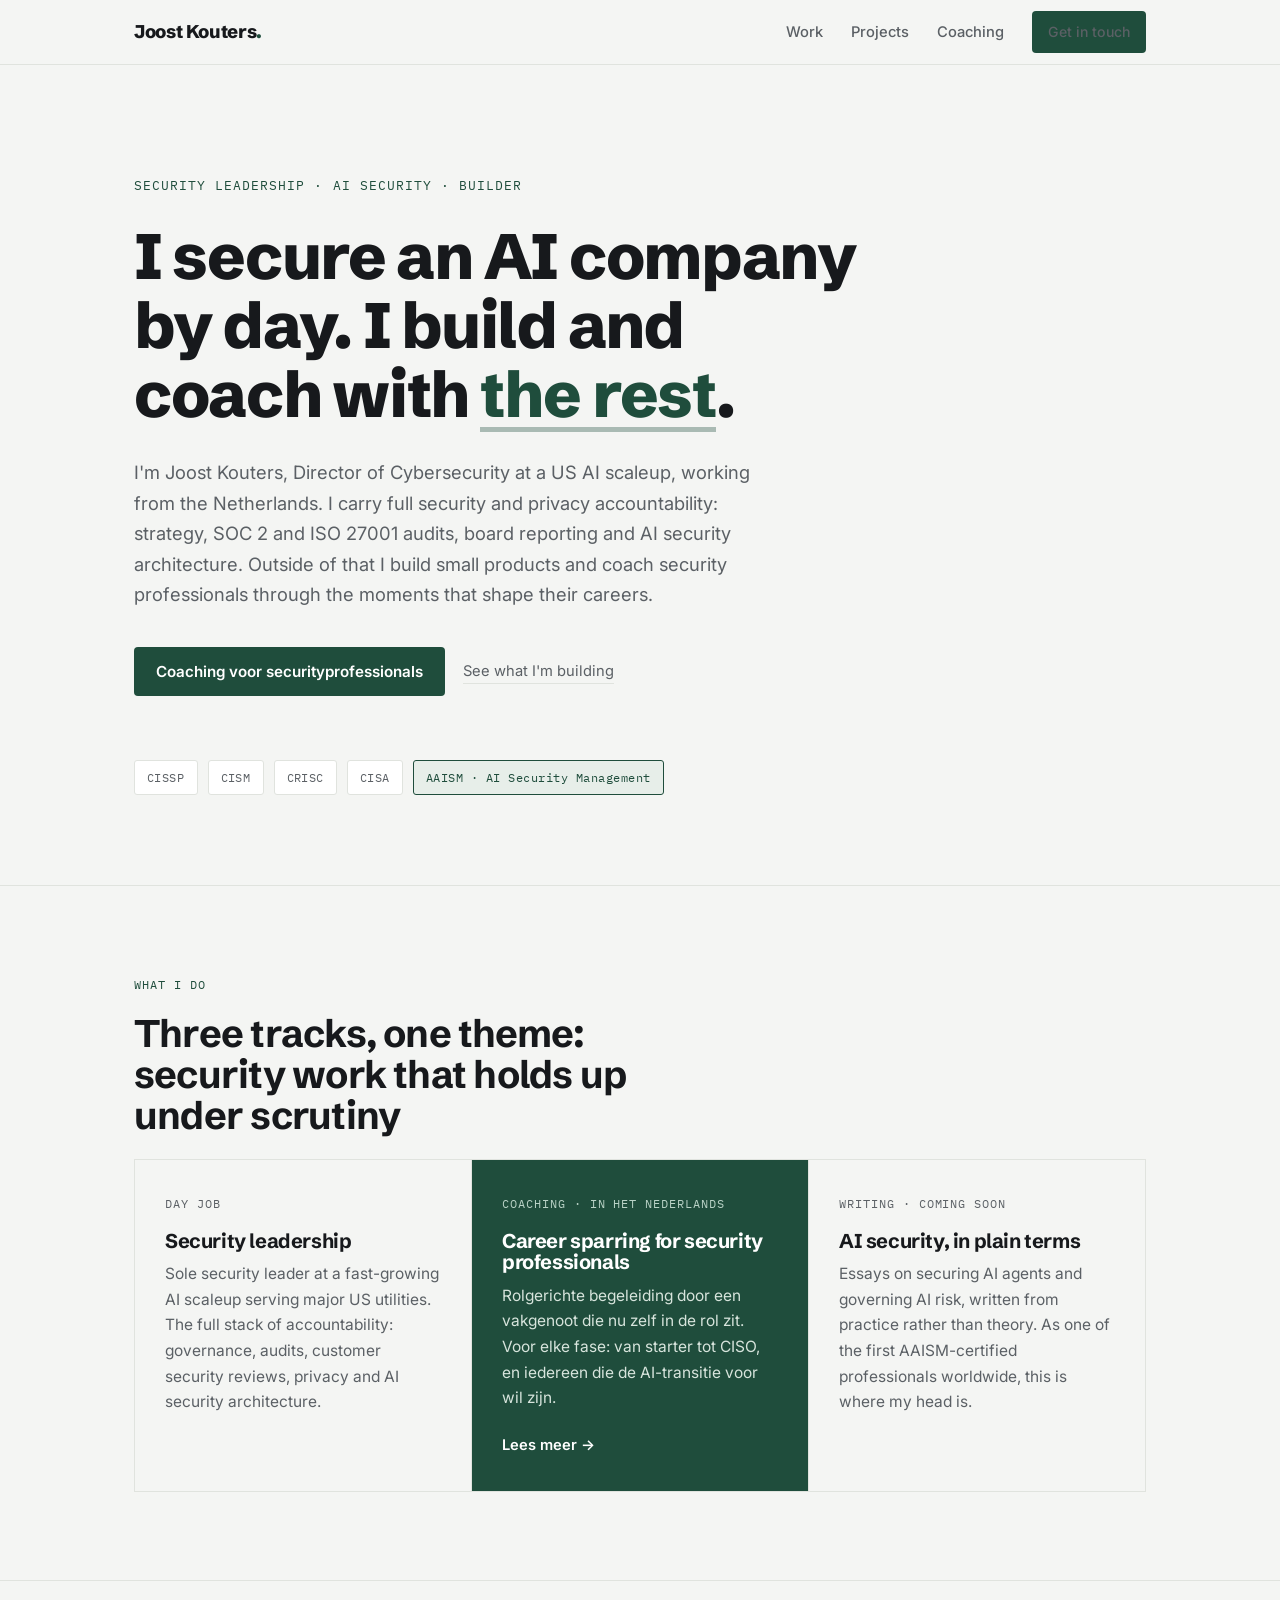
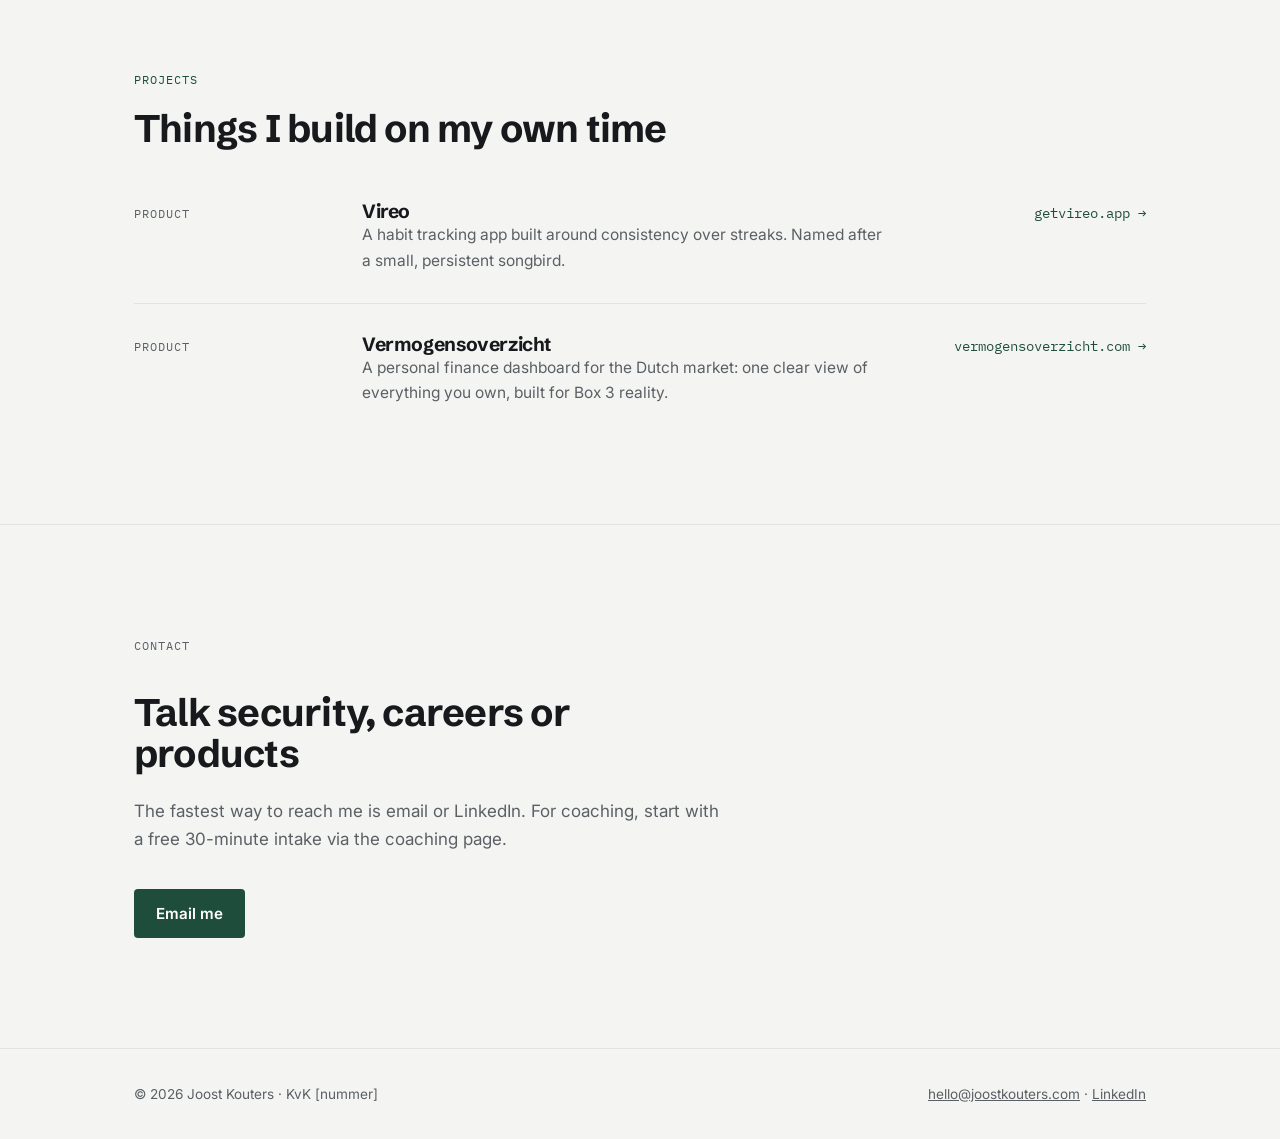
==== index.html @ 56ef0b1b "Add files via upload" ====
<!DOCTYPE html>
<html lang="en">
<head>
<meta charset="UTF-8">
<meta name="viewport" content="width=device-width, initial-scale=1.0">
<title>Joost Kouters — Security leader, builder, coach</title>
<meta name="description" content="Director of Cybersecurity at a US AI scaleup. I write about AI security, build products on the side, and coach security professionals at every career stage.">
<link rel="preconnect" href="https://fonts.googleapis.com">
<link rel="preconnect" href="https://fonts.gstatic.com" crossorigin>
<link href="https://fonts.googleapis.com/css2?family=Schibsted+Grotesk:wght@400;500;600;700;800&family=Inter:wght@400;500;600&family=IBM+Plex+Mono:wght@400;500&display=swap" rel="stylesheet">
<link rel="stylesheet" href="/style.css">
</head>
<body>

<nav>
  <div class="wrap nav-inner">
    <a class="wordmark" href="/">Joost Kouters<span>.</span></a>
    <div class="nav-links">
      <a href="#work">Work</a>
      <a href="#projects">Projects</a>
      <a href="/coaching/">Coaching</a>
      <a class="btn small" href="#contact">Get in touch</a>
    </div>
  </div>
</nav>

<header class="hero" id="top">
  <div class="wrap">
    <p class="eyebrow">Security leadership &middot; AI security &middot; Builder</p>
    <h1>I secure an AI company by day. I build and coach with <em>the rest</em>.</h1>
    <p class="lede">I'm Joost Kouters, Director of Cybersecurity at a US AI scaleup, working from the Netherlands. I carry full security and privacy accountability: strategy, SOC 2 and ISO 27001 audits, board reporting and AI security architecture. Outside of that I build small products and coach security professionals through the moments that shape their careers.</p>
    <div class="hero-cta">
      <a class="btn" href="/coaching/">Coaching voor securityprofessionals</a>
      <a class="quiet" href="#projects">See what I'm building</a>
    </div>
    <div class="certs" aria-label="Certifications">
      <span class="cert">CISSP</span>
      <span class="cert">CISM</span>
      <span class="cert">CRISC</span>
      <span class="cert">CISA</span>
      <span class="cert hl">AAISM &middot; AI Security Management</span>
    </div>
  </div>
</header>

<section id="work">
  <div class="wrap">
    <p class="kicker">What I do</p>
    <h2>Three tracks, one theme: security work that holds up under scrutiny</h2>
    <div class="cards">
      <div class="card reveal">
        <span class="tag">Day job</span>
        <h3>Security leadership</h3>
        <p>Sole security leader at a fast-growing AI scaleup serving major US utilities. The full stack of accountability: governance, audits, customer security reviews, privacy and AI security architecture.</p>
      </div>
      <a class="card featured reveal" href="/coaching/">
        <span class="tag">Coaching &middot; in het Nederlands</span>
        <h3>Career sparring for security professionals</h3>
        <p>Rolgerichte begeleiding door een vakgenoot die nu zelf in de rol zit. Voor elke fase: van starter tot CISO, en iedereen die de AI-transitie voor wil zijn.</p>
        <span class="go">Lees meer &rarr;</span>
      </a>
      <div class="card reveal">
        <span class="tag">Writing &middot; coming soon</span>
        <h3>AI security, in plain terms</h3>
        <p>Essays on securing AI agents and governing AI risk, written from practice rather than theory. As one of the first AAISM-certified professionals worldwide, this is where my head is.</p>
      </div>
    </div>
  </div>
</section>

<section id="projects">
  <div class="wrap">
    <p class="kicker">Projects</p>
    <h2>Things I build on my own time</h2>
    <div class="projects">
      <a class="project reveal" href="https://getvireo.app" rel="noopener">
        <span class="tag">Product</span>
        <div>
          <h3>Vireo</h3>
          <p>A habit tracking app built around consistency over streaks. Named after a small, persistent songbird.</p>
        </div>
        <span class="go">getvireo.app &rarr;</span>
      </a>
      <a class="project reveal" href="https://vermogensoverzicht.com" rel="noopener">
        <span class="tag">Product</span>
        <div>
          <h3>Vermogensoverzicht</h3>
          <p>A personal finance dashboard for the Dutch market: one clear view of everything you own, built for Box 3 reality.</p>
        </div>
        <span class="go">vermogensoverzicht.com &rarr;</span>
      </a>
    </div>
  </div>
</section>

<section class="cta" id="contact">
  <div class="wrap">
    <p class="kicker">Contact</p>
    <h2>Talk security, careers or products</h2>
    <p>The fastest way to reach me is email or LinkedIn. For coaching, start with a free 30-minute intake via the coaching page.</p>
    <a class="btn" href="mailto:hello@joostkouters.com">Email me</a>
  </div>
</section>

<footer>
  <div class="wrap foot">
    <span>&copy; 2026 Joost Kouters &middot; KvK [nummer]</span>
    <span><a href="mailto:hello@joostkouters.com">hello@joostkouters.com</a> &middot; <a href="#" rel="noopener">LinkedIn</a></span>
  </div>
</footer>

<script src="/reveal.js" defer></script>
</body>
</html>
---- style.css ----
:root{
  --paper:#F4F5F3;
  --ink:#17191C;
  --muted:#5B6065;
  --line:#E0E3DE;
  --spruce:#1F4D3C;
  --spruce-soft:#E7EEE9;
  --maxw:1060px;
}
*{margin:0;padding:0;box-sizing:border-box}
html{scroll-behavior:smooth}
body{
  background:var(--paper);
  color:var(--ink);
  font-family:'Inter',system-ui,sans-serif;
  font-size:17px;
  line-height:1.65;
  -webkit-font-smoothing:antialiased;
}
h1,h2,h3{font-family:'Schibsted Grotesk',sans-serif;line-height:1.08;letter-spacing:-0.02em}
.mono{font-family:'IBM Plex Mono',monospace}
a{color:inherit}
:focus-visible{outline:2px solid var(--spruce);outline-offset:3px;border-radius:2px}
.wrap{max-width:var(--maxw);margin:0 auto;padding:0 24px}

/* ---------- nav ---------- */
nav{
  position:sticky;top:0;z-index:10;
  background:color-mix(in srgb, var(--paper) 88%, transparent);
  backdrop-filter:blur(10px);
  border-bottom:1px solid var(--line);
}
.nav-inner{display:flex;align-items:center;justify-content:space-between;height:64px}
.wordmark{font-family:'Schibsted Grotesk',sans-serif;font-weight:800;font-size:1.15rem;text-decoration:none;letter-spacing:-0.02em}
.wordmark span{color:var(--spruce)}
.nav-links{display:flex;gap:28px;align-items:center}
.nav-links a{font-size:.92rem;text-decoration:none;color:var(--muted);font-weight:500}
.nav-links a:hover{color:var(--ink)}
.btn{
  display:inline-block;background:var(--spruce);color:#fff;text-decoration:none;
  font-weight:600;font-size:.95rem;padding:12px 22px;border-radius:4px;
  transition:background .15s ease;
}
.btn:hover{background:#173D2F}
.btn.small{padding:9px 16px;font-size:.88rem}
@media(max-width:720px){.nav-links a:not(.btn){display:none}}

/* ---------- hero ---------- */
header.hero{padding:110px 0 90px;border-bottom:1px solid var(--line)}
.eyebrow{
  font-family:'IBM Plex Mono',monospace;font-size:.8rem;letter-spacing:.08em;
  text-transform:uppercase;color:var(--spruce);margin-bottom:26px;
}
h1{font-size:clamp(2.4rem,5.6vw,4rem);font-weight:800;max-width:18ch}
h1 em{font-style:normal;color:var(--spruce);position:relative;white-space:nowrap}
h1 em::after{
  content:"";position:absolute;left:0;bottom:.04em;height:.08em;width:100%;
  background:var(--spruce);opacity:.35;transform:scaleX(0);transform-origin:left;
  animation:draw .8s .4s ease forwards;
}
@keyframes draw{to{transform:scaleX(1)}}
.hero p.lede{max-width:54ch;margin-top:28px;font-size:1.15rem;color:var(--muted)}
.hero-cta{margin-top:38px;display:flex;gap:18px;align-items:center;flex-wrap:wrap}
.hero-cta .quiet{font-size:.92rem;color:var(--muted);text-decoration:none;border-bottom:1px solid var(--line)}
.hero-cta .quiet:hover{border-color:var(--ink)}
.certs{margin-top:64px;display:flex;gap:10px;flex-wrap:wrap}
.cert{
  font-family:'IBM Plex Mono',monospace;font-size:.78rem;letter-spacing:.04em;
  border:1px solid var(--line);background:#fff;border-radius:3px;padding:6px 12px;color:var(--muted);
}
.cert.hl{border-color:var(--spruce);color:var(--spruce);background:var(--spruce-soft)}

/* ---------- generic section ---------- */
section{padding:88px 0;border-bottom:1px solid var(--line)}
.kicker{
  font-family:'IBM Plex Mono',monospace;font-size:.78rem;letter-spacing:.08em;
  text-transform:uppercase;color:var(--spruce);margin-bottom:18px;
}
h2{font-size:clamp(1.7rem,3.4vw,2.4rem);font-weight:700;max-width:24ch;margin-bottom:22px}
.cols{display:grid;grid-template-columns:1fr 1fr;gap:56px}
@media(max-width:820px){.cols{grid-template-columns:1fr}}
.prose p{margin-bottom:18px;max-width:60ch}
.prose p:last-child{margin-bottom:0}
.prose strong{font-weight:600}

/* ---------- card grid (hub) ---------- */
.cards{display:grid;grid-template-columns:repeat(3,1fr);gap:1px;background:var(--line);border:1px solid var(--line);margin-top:8px}
@media(max-width:820px){.cards{grid-template-columns:1fr}}
.card{background:var(--paper);padding:34px 30px;display:flex;flex-direction:column;text-decoration:none;transition:background .15s ease}
a.card:hover{background:#fff}
.card .tag{font-family:'IBM Plex Mono',monospace;font-size:.75rem;letter-spacing:.08em;text-transform:uppercase;color:var(--muted);margin-bottom:16px}
.card h3{font-size:1.25rem;font-weight:700;margin-bottom:10px}
.card p{color:var(--muted);font-size:.97rem;flex:1}
.card .go{margin-top:22px;font-weight:600;font-size:.92rem;color:var(--spruce)}
.card.featured{background:var(--spruce);color:#fff}
.card.featured .tag{color:#B9D2C6}
.card.featured p{color:#D7E4DC}
.card.featured .go{color:#fff}
a.card.featured:hover{background:#173D2F}

/* ---------- project rows ---------- */
.projects{margin-top:8px}
.project{
  display:grid;grid-template-columns:200px 1fr auto;gap:28px;align-items:baseline;
  padding:30px 0;border-bottom:1px solid var(--line);text-decoration:none;
}
.project:last-child{border-bottom:none}
.project:hover h3{color:var(--spruce)}
@media(max-width:720px){.project{grid-template-columns:1fr;gap:6px}}
.project .tag{font-family:'IBM Plex Mono',monospace;font-size:.75rem;letter-spacing:.08em;text-transform:uppercase;color:var(--muted)}
.project h3{font-size:1.2rem;font-weight:700;transition:color .15s ease}
.project p{color:var(--muted);font-size:.97rem;max-width:52ch}
.project .go{font-family:'IBM Plex Mono',monospace;font-size:.85rem;color:var(--spruce)}

/* ---------- ladder (coaching signature) ---------- */
.ladder{position:relative;margin-top:12px}
.ladder::before{
  content:"";position:absolute;left:11px;top:14px;bottom:14px;width:2px;
  background:linear-gradient(to bottom, var(--line), var(--spruce));
}
.rung{position:relative;padding:0 0 44px 52px}
.rung:last-child{padding-bottom:0}
.rung::before{
  content:"";position:absolute;left:4px;top:6px;width:16px;height:16px;border-radius:50%;
  background:var(--paper);border:2px solid var(--muted);
}
.rung:last-child::before{background:var(--spruce);border-color:var(--spruce)}
.rung .stage{font-family:'IBM Plex Mono',monospace;font-size:.75rem;letter-spacing:.08em;text-transform:uppercase;color:var(--muted)}
.rung h3{font-size:1.15rem;font-weight:700;margin:6px 0 8px}
.rung p{color:var(--muted);font-size:.98rem;max-width:52ch}

/* ---------- niet-lijst ---------- */
.not-grid{display:grid;grid-template-columns:repeat(2,1fr);gap:1px;background:var(--line);border:1px solid var(--line);margin-top:8px}
@media(max-width:640px){.not-grid{grid-template-columns:1fr}}
.not-item{background:var(--paper);padding:26px 28px}
.not-item .no{font-family:'IBM Plex Mono',monospace;color:var(--muted);font-size:.8rem;display:block;margin-bottom:8px}
.not-item p{font-weight:600}
.wel{margin-top:28px;padding:26px 28px;background:var(--spruce-soft);border-left:3px solid var(--spruce)}
.wel p{font-weight:600;max-width:58ch}

/* ---------- werkwijze ---------- */
.steps{display:grid;grid-template-columns:repeat(3,1fr);gap:36px;margin-top:12px}
@media(max-width:820px){.steps{grid-template-columns:1fr}}
.step h3{font-size:1.1rem;margin-bottom:10px}
.step h3::before{
  content:attr(data-n);display:block;font-family:'IBM Plex Mono',monospace;
  font-size:.78rem;color:var(--spruce);margin-bottom:14px;letter-spacing:.06em;
}
.step p{color:var(--muted);font-size:.97rem}

/* ---------- results ---------- */
ul.results{list-style:none;margin-top:6px}
ul.results li{
  padding:18px 0 18px 34px;border-bottom:1px solid var(--line);position:relative;max-width:62ch;
}
ul.results li:last-child{border-bottom:none}
ul.results li::before{
  content:"\2192";position:absolute;left:0;color:var(--spruce);font-weight:600;
}

/* ---------- cta / footer ---------- */
.cta{padding:110px 0;border-bottom:none;text-align:left}
.cta h2{max-width:22ch}
.cta p{color:var(--muted);max-width:54ch;margin-bottom:36px}
footer{border-top:1px solid var(--line);padding:34px 0;font-size:.85rem;color:var(--muted)}
.foot{display:flex;justify-content:space-between;gap:20px;flex-wrap:wrap}
footer a{color:var(--muted)}
footer a:hover{color:var(--ink)}

/* ---------- reveal ---------- */
.reveal{opacity:0;transform:translateY(14px);transition:opacity .5s ease,transform .5s ease}
.reveal.in{opacity:1;transform:none}
@media(prefers-reduced-motion:reduce){
  *{animation:none!important;transition:none!important}
  .reveal{opacity:1;transform:none}
  html{scroll-behavior:auto}
}
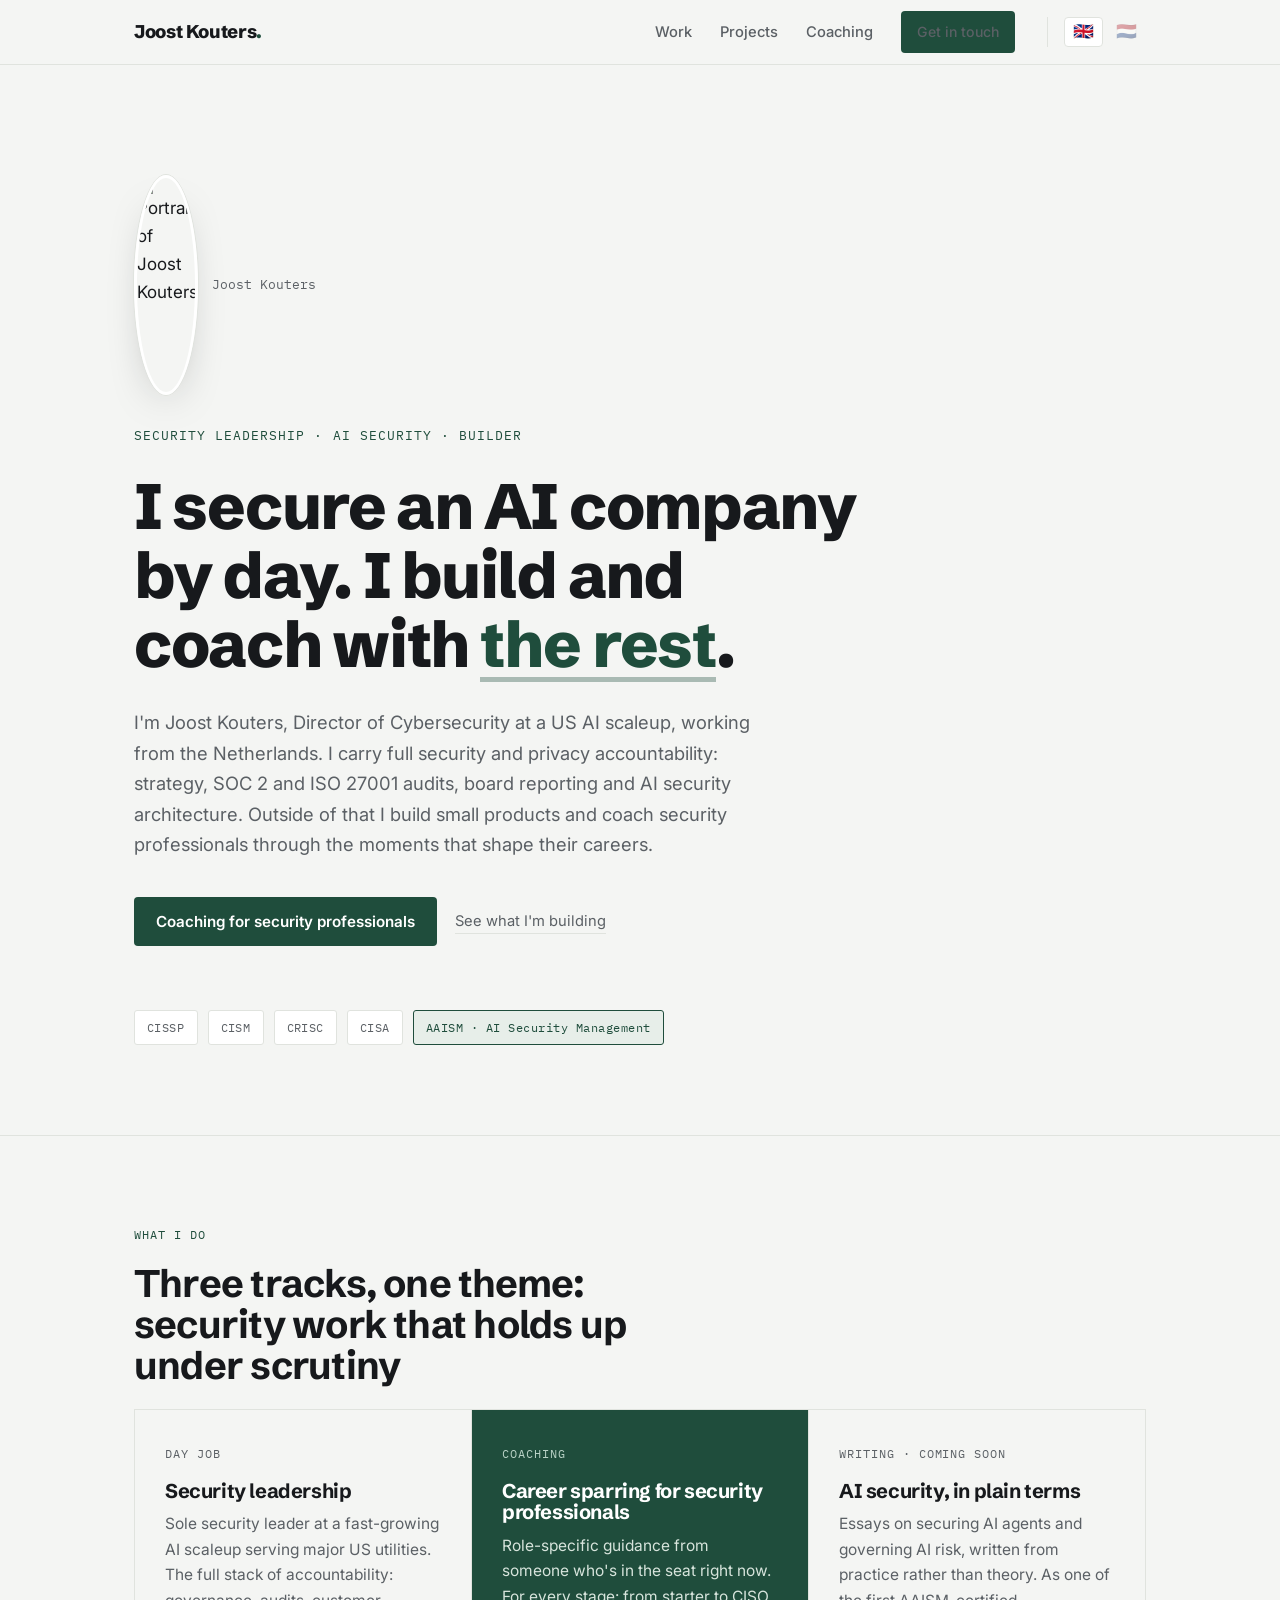
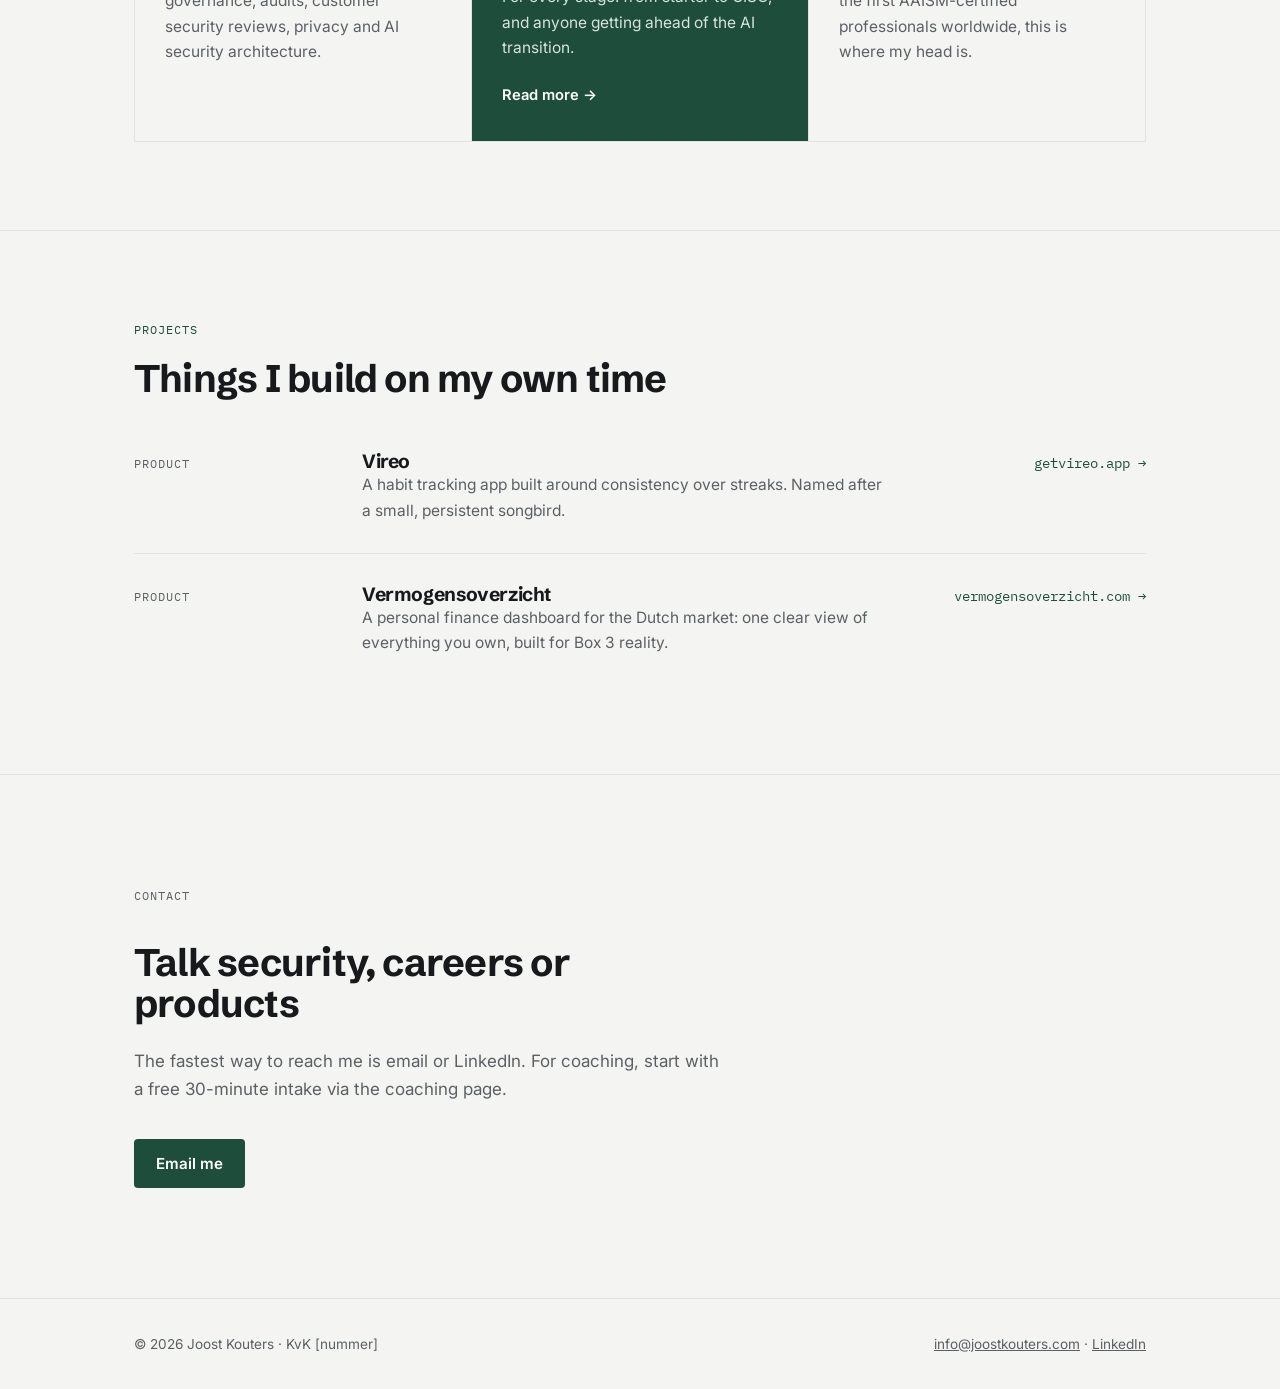
==== commit 59bd61ce: "Add files via upload" ====
--- a/index.html
+++ b/index.html
@@ -3,8 +3,11 @@
 <head>
 <meta charset="UTF-8">
 <meta name="viewport" content="width=device-width, initial-scale=1.0">
-<title>Joost Kouters — Security leader, builder, coach</title>
-<meta name="description" content="Director of Cybersecurity at a US AI scaleup. I write about AI security, build products on the side, and coach security professionals at every career stage.">
+<title data-en="Joost Kouters — Security leader, builder, coach" data-nl="Joost Kouters — Security leider, bouwer, coach">Joost Kouters — Security leader, builder, coach</title>
+<meta name="description"
+  data-en-content="Director of Cybersecurity at a US AI scaleup. I write about AI security, build products on the side, and coach security professionals at every career stage."
+  data-nl-content="Director of Cybersecurity bij een Amerikaanse AI-scaleup. Ik schrijf over AI security, bouw producten naast mijn werk en coach securityprofessionals in elke fase van hun carrière."
+  content="Director of Cybersecurity at a US AI scaleup. I write about AI security, build products on the side, and coach security professionals at every career stage.">
 <link rel="preconnect" href="https://fonts.googleapis.com">
 <link rel="preconnect" href="https://fonts.gstatic.com" crossorigin>
 <link href="https://fonts.googleapis.com/css2?family=Schibsted+Grotesk:wght@400;500;600;700;800&family=Inter:wght@400;500;600&family=IBM+Plex+Mono:wght@400;500&display=swap" rel="stylesheet">
@@ -16,22 +19,35 @@
   <div class="wrap nav-inner">
     <a class="wordmark" href="/">Joost Kouters<span>.</span></a>
     <div class="nav-links">
-      <a href="#work">Work</a>
-      <a href="#projects">Projects</a>
-      <a href="/coaching/">Coaching</a>
-      <a class="btn small" href="#contact">Get in touch</a>
+      <a href="#work" data-en="Work" data-nl="Werk">Work</a>
+      <a href="#projects" data-en="Projects" data-nl="Projecten">Projects</a>
+      <a href="/coaching/" data-en="Coaching" data-nl="Coaching">Coaching</a>
+      <a class="btn small" href="#contact" data-en="Get in touch" data-nl="Contact">Get in touch</a>
+      <div class="lang-switch" role="group" aria-label="Language">
+        <button type="button" data-set-lang="en" aria-pressed="true"><span aria-hidden="true">🇬🇧</span><span class="visually-hidden">English</span></button>
+        <button type="button" data-set-lang="nl" aria-pressed="false"><span aria-hidden="true">🇳🇱</span><span class="visually-hidden">Nederlands</span></button>
+      </div>
     </div>
   </div>
 </nav>
 
 <header class="hero" id="top">
   <div class="wrap">
-    <p class="eyebrow">Security leadership &middot; AI security &middot; Builder</p>
-    <h1>I secure an AI company by day. I build and coach with <em>the rest</em>.</h1>
-    <p class="lede">I'm Joost Kouters, Director of Cybersecurity at a US AI scaleup, working from the Netherlands. I carry full security and privacy accountability: strategy, SOC 2 and ISO 27001 audits, board reporting and AI security architecture. Outside of that I build small products and coach security professionals through the moments that shape their careers.</p>
+    <div class="about-photo-wrap" style="flex-direction:row;align-items:center;gap:14px;margin-bottom:30px">
+      <img class="about-photo" src="/images/joost.jpg" alt="Portrait of Joost Kouters" width="220" height="220" loading="lazy" style="max-width:64px">
+      <span class="caption">Joost Kouters</span>
+    </div>
+    <p class="eyebrow" data-en="Security leadership &middot; AI security &middot; Builder" data-nl="Security leiderschap &middot; AI security &middot; Bouwer">Security leadership &middot; AI security &middot; Builder</p>
+    <h1 data-en-html="I secure an AI company by day. I build and coach with <em>the rest</em>."
+        data-nl-html="Overdag beveilig ik een AI-bedrijf. <em>De rest</em> bouw en coach ik.">I secure an AI company by day. I build and coach with <em>the rest</em>.</h1>
+    <p class="lede"
+      data-en="I'm Joost Kouters, Director of Cybersecurity at a US AI scaleup, working from the Netherlands. I carry full security and privacy accountability: strategy, SOC 2 and ISO 27001 audits, board reporting and AI security architecture. Outside of that I build small products and coach security professionals through the moments that shape their careers."
+      data-nl="Ik ben Joost Kouters, Director of Cybersecurity bij een Amerikaanse AI-scaleup, werkend vanuit Nederland. Ik draag de volledige security- en privacyverantwoordelijkheid: strategie, SOC 2- en ISO 27001-audits, boardrapportage en AI-securityarchitectuur. Daarnaast bouw ik kleine producten en coach ik securityprofessionals door de momenten die hun carrière bepalen.">
+      I'm Joost Kouters, Director of Cybersecurity at a US AI scaleup, working from the Netherlands. I carry full security and privacy accountability: strategy, SOC 2 and ISO 27001 audits, board reporting and AI security architecture. Outside of that I build small products and coach security professionals through the moments that shape their careers.
+    </p>
     <div class="hero-cta">
-      <a class="btn" href="/coaching/">Coaching voor securityprofessionals</a>
-      <a class="quiet" href="#projects">See what I'm building</a>
+      <a class="btn" href="/coaching/" data-en="Coaching for security professionals" data-nl="Coaching voor securityprofessionals">Coaching for security professionals</a>
+      <a class="quiet" href="#projects" data-en="See what I'm building" data-nl="Bekijk wat ik bouw">See what I'm building</a>
     </div>
     <div class="certs" aria-label="Certifications">
       <span class="cert">CISSP</span>
@@ -45,24 +61,33 @@
 
 <section id="work">
   <div class="wrap">
-    <p class="kicker">What I do</p>
-    <h2>Three tracks, one theme: security work that holds up under scrutiny</h2>
+    <p class="kicker" data-en="What I do" data-nl="Wat ik doe">What I do</p>
+    <h2 data-en="Three tracks, one theme: security work that holds up under scrutiny" data-nl="Drie sporen, &eacute;&eacute;n thema: securitywerk dat een kritische blik doorstaat">Three tracks, one theme: security work that holds up under scrutiny</h2>
     <div class="cards">
       <div class="card reveal">
-        <span class="tag">Day job</span>
-        <h3>Security leadership</h3>
-        <p>Sole security leader at a fast-growing AI scaleup serving major US utilities. The full stack of accountability: governance, audits, customer security reviews, privacy and AI security architecture.</p>
+        <span class="tag" data-en="Day job" data-nl="Hoofdfunctie">Day job</span>
+        <h3 data-en="Security leadership" data-nl="Security leiderschap">Security leadership</h3>
+        <p data-en="Sole security leader at a fast-growing AI scaleup serving major US utilities. The full stack of accountability: governance, audits, customer security reviews, privacy and AI security architecture."
+           data-nl="Enige securityverantwoordelijke bij een snelgroeiende AI-scaleup die grote Amerikaanse nutsbedrijven bedient. De volledige stapel verantwoordelijkheid: governance, audits, klant-securityreviews, privacy en AI-securityarchitectuur.">
+           Sole security leader at a fast-growing AI scaleup serving major US utilities. The full stack of accountability: governance, audits, customer security reviews, privacy and AI security architecture.
+        </p>
       </div>
       <a class="card featured reveal" href="/coaching/">
-        <span class="tag">Coaching &middot; in het Nederlands</span>
-        <h3>Career sparring for security professionals</h3>
-        <p>Rolgerichte begeleiding door een vakgenoot die nu zelf in de rol zit. Voor elke fase: van starter tot CISO, en iedereen die de AI-transitie voor wil zijn.</p>
-        <span class="go">Lees meer &rarr;</span>
+        <span class="tag" data-en="Coaching" data-nl="Coaching">Coaching</span>
+        <h3 data-en="Career sparring for security professionals" data-nl="Sparring voor securityprofessionals">Career sparring for security professionals</h3>
+        <p data-en="Role-specific guidance from someone who's in the seat right now. For every stage: from starter to CISO, and anyone getting ahead of the AI transition."
+           data-nl="Rolgerichte begeleiding door iemand die nu zelf in de rol zit. Voor elke fase: van starter tot CISO, en iedereen die de AI-transitie voor wil zijn.">
+           Role-specific guidance from someone who's in the seat right now. For every stage: from starter to CISO, and anyone getting ahead of the AI transition.
+        </p>
+        <span class="go" data-en="Read more →" data-nl="Lees meer →">Read more &rarr;</span>
       </a>
       <div class="card reveal">
-        <span class="tag">Writing &middot; coming soon</span>
-        <h3>AI security, in plain terms</h3>
-        <p>Essays on securing AI agents and governing AI risk, written from practice rather than theory. As one of the first AAISM-certified professionals worldwide, this is where my head is.</p>
+        <span class="tag" data-en="Writing &middot; coming soon" data-nl="Schrijven &middot; binnenkort">Writing &middot; coming soon</span>
+        <h3 data-en="AI security, in plain terms" data-nl="AI security, in gewone taal">AI security, in plain terms</h3>
+        <p data-en="Essays on securing AI agents and governing AI risk, written from practice rather than theory. As one of the first AAISM-certified professionals worldwide, this is where my head is."
+           data-nl="Essays over het beveiligen van AI-agents en het beheersen van AI-risico, geschreven vanuit de praktijk in plaats van theorie. Als een van de eerste AAISM-gecertificeerden wereldwijd zit hier mijn aandacht.">
+           Essays on securing AI agents and governing AI risk, written from practice rather than theory. As one of the first AAISM-certified professionals worldwide, this is where my head is.
+        </p>
       </div>
     </div>
   </div>
@@ -70,22 +95,28 @@
 
 <section id="projects">
   <div class="wrap">
-    <p class="kicker">Projects</p>
-    <h2>Things I build on my own time</h2>
+    <p class="kicker" data-en="Projects" data-nl="Projecten">Projects</p>
+    <h2 data-en="Things I build on my own time" data-nl="Dingen die ik bouw in mijn eigen tijd">Things I build on my own time</h2>
     <div class="projects">
       <a class="project reveal" href="https://getvireo.app" rel="noopener">
-        <span class="tag">Product</span>
+        <span class="tag" data-en="Product" data-nl="Product">Product</span>
         <div>
           <h3>Vireo</h3>
-          <p>A habit tracking app built around consistency over streaks. Named after a small, persistent songbird.</p>
+          <p data-en="A habit tracking app built around consistency over streaks. Named after a small, persistent songbird."
+             data-nl="Een habit-tracking-app gebouwd rond consistentie in plaats van streaks. Genoemd naar een klein, volhardend zangvogeltje.">
+             A habit tracking app built around consistency over streaks. Named after a small, persistent songbird.
+          </p>
         </div>
         <span class="go">getvireo.app &rarr;</span>
       </a>
       <a class="project reveal" href="https://vermogensoverzicht.com" rel="noopener">
-        <span class="tag">Product</span>
+        <span class="tag" data-en="Product" data-nl="Product">Product</span>
         <div>
           <h3>Vermogensoverzicht</h3>
-          <p>A personal finance dashboard for the Dutch market: one clear view of everything you own, built for Box 3 reality.</p>
+          <p data-en="A personal finance dashboard for the Dutch market: one clear view of everything you own, built for Box 3 reality."
+             data-nl="Een persoonlijk financieel dashboard voor de Nederlandse markt: &eacute;&eacute;n helder overzicht van alles wat je bezit, gebouwd voor de realiteit van Box 3.">
+             A personal finance dashboard for the Dutch market: one clear view of everything you own, built for Box 3 reality.
+          </p>
         </div>
         <span class="go">vermogensoverzicht.com &rarr;</span>
       </a>
@@ -95,20 +126,24 @@
 
 <section class="cta" id="contact">
   <div class="wrap">
-    <p class="kicker">Contact</p>
-    <h2>Talk security, careers or products</h2>
-    <p>The fastest way to reach me is email or LinkedIn. For coaching, start with a free 30-minute intake via the coaching page.</p>
-    <a class="btn" href="mailto:hello@joostkouters.com">Email me</a>
+    <p class="kicker" data-en="Contact" data-nl="Contact">Contact</p>
+    <h2 data-en="Talk security, careers or products" data-nl="Praat over security, carri&egrave;re of producten">Talk security, careers or products</h2>
+    <p data-en="The fastest way to reach me is email or LinkedIn. For coaching, start with a free 30-minute intake via the coaching page."
+       data-nl="De snelste manier om me te bereiken is via e-mail of LinkedIn. Voor coaching begin je met een gratis intake van dertig minuten via de coachingpagina.">
+       The fastest way to reach me is email or LinkedIn. For coaching, start with a free 30-minute intake via the coaching page.
+    </p>
+    <a class="btn" href="mailto:info@joostkouters.com" data-en="Email me" data-nl="Mail me">Email me</a>
   </div>
 </section>
 
 <footer>
   <div class="wrap foot">
     <span>&copy; 2026 Joost Kouters &middot; KvK [nummer]</span>
-    <span><a href="mailto:hello@joostkouters.com">hello@joostkouters.com</a> &middot; <a href="#" rel="noopener">LinkedIn</a></span>
+    <span><a href="mailto:info@joostkouters.com">info@joostkouters.com</a> &middot; <a href="#" rel="noopener">LinkedIn</a></span>
   </div>
 </footer>
 
+<script src="/switch.js" defer></script>
 <script src="/reveal.js" defer></script>
 </body>
 </html>
--- a/style.css
+++ b/style.css
@@ -44,6 +44,20 @@
 .btn:hover{background:#173D2F}
 .btn.small{padding:9px 16px;font-size:.88rem}
 @media(max-width:720px){.nav-links a:not(.btn){display:none}}
+
+.lang-switch{display:flex;gap:4px;margin-left:4px;padding-left:16px;border-left:1px solid var(--line)}
+@media(max-width:720px){.lang-switch{border-left:none;padding-left:0}}
+.lang-switch button{
+  background:none;border:1px solid transparent;border-radius:4px;
+  font-size:1.05rem;line-height:1;padding:6px 8px;cursor:pointer;
+  opacity:.4;transition:opacity .15s ease, border-color .15s ease, background .15s ease;
+}
+.lang-switch button:hover{opacity:.75}
+.lang-switch button[aria-pressed="true"]{opacity:1;border-color:var(--line);background:#fff}
+.visually-hidden{
+  position:absolute;width:1px;height:1px;padding:0;margin:-1px;overflow:hidden;
+  clip:rect(0,0,0,0);white-space:nowrap;border:0;
+}
 
 /* ---------- hero ---------- */
 header.hero{padding:110px 0 90px;border-bottom:1px solid var(--line)}
@@ -112,6 +126,17 @@
 .project p{color:var(--muted);font-size:.97rem;max-width:52ch}
 .project .go{font-family:'IBM Plex Mono',monospace;font-size:.85rem;color:var(--spruce)}
 
+/* ---------- about photo ---------- */
+.about-photo{
+  width:100%;max-width:220px;aspect-ratio:1/1;border-radius:50%;
+  object-fit:cover;border:3px solid #fff;
+  box-shadow:0 0 0 1px var(--line), 0 18px 40px -18px rgba(23,25,28,.35);
+}
+.about-photo-wrap{display:flex;flex-direction:column;gap:18px;align-items:flex-start}
+.about-photo-wrap .caption{font-family:'IBM Plex Mono',monospace;font-size:.8rem;color:var(--muted)}
+.cols.cols--photo{grid-template-columns:220px 1fr;align-items:start;gap:44px}
+@media(max-width:820px){.cols.cols--photo{grid-template-columns:1fr}.about-photo-wrap{flex-direction:row;align-items:center;gap:16px}.about-photo{max-width:88px}}
+
 /* ---------- ladder (coaching signature) ---------- */
 .ladder{position:relative;margin-top:12px}
 .ladder::before{
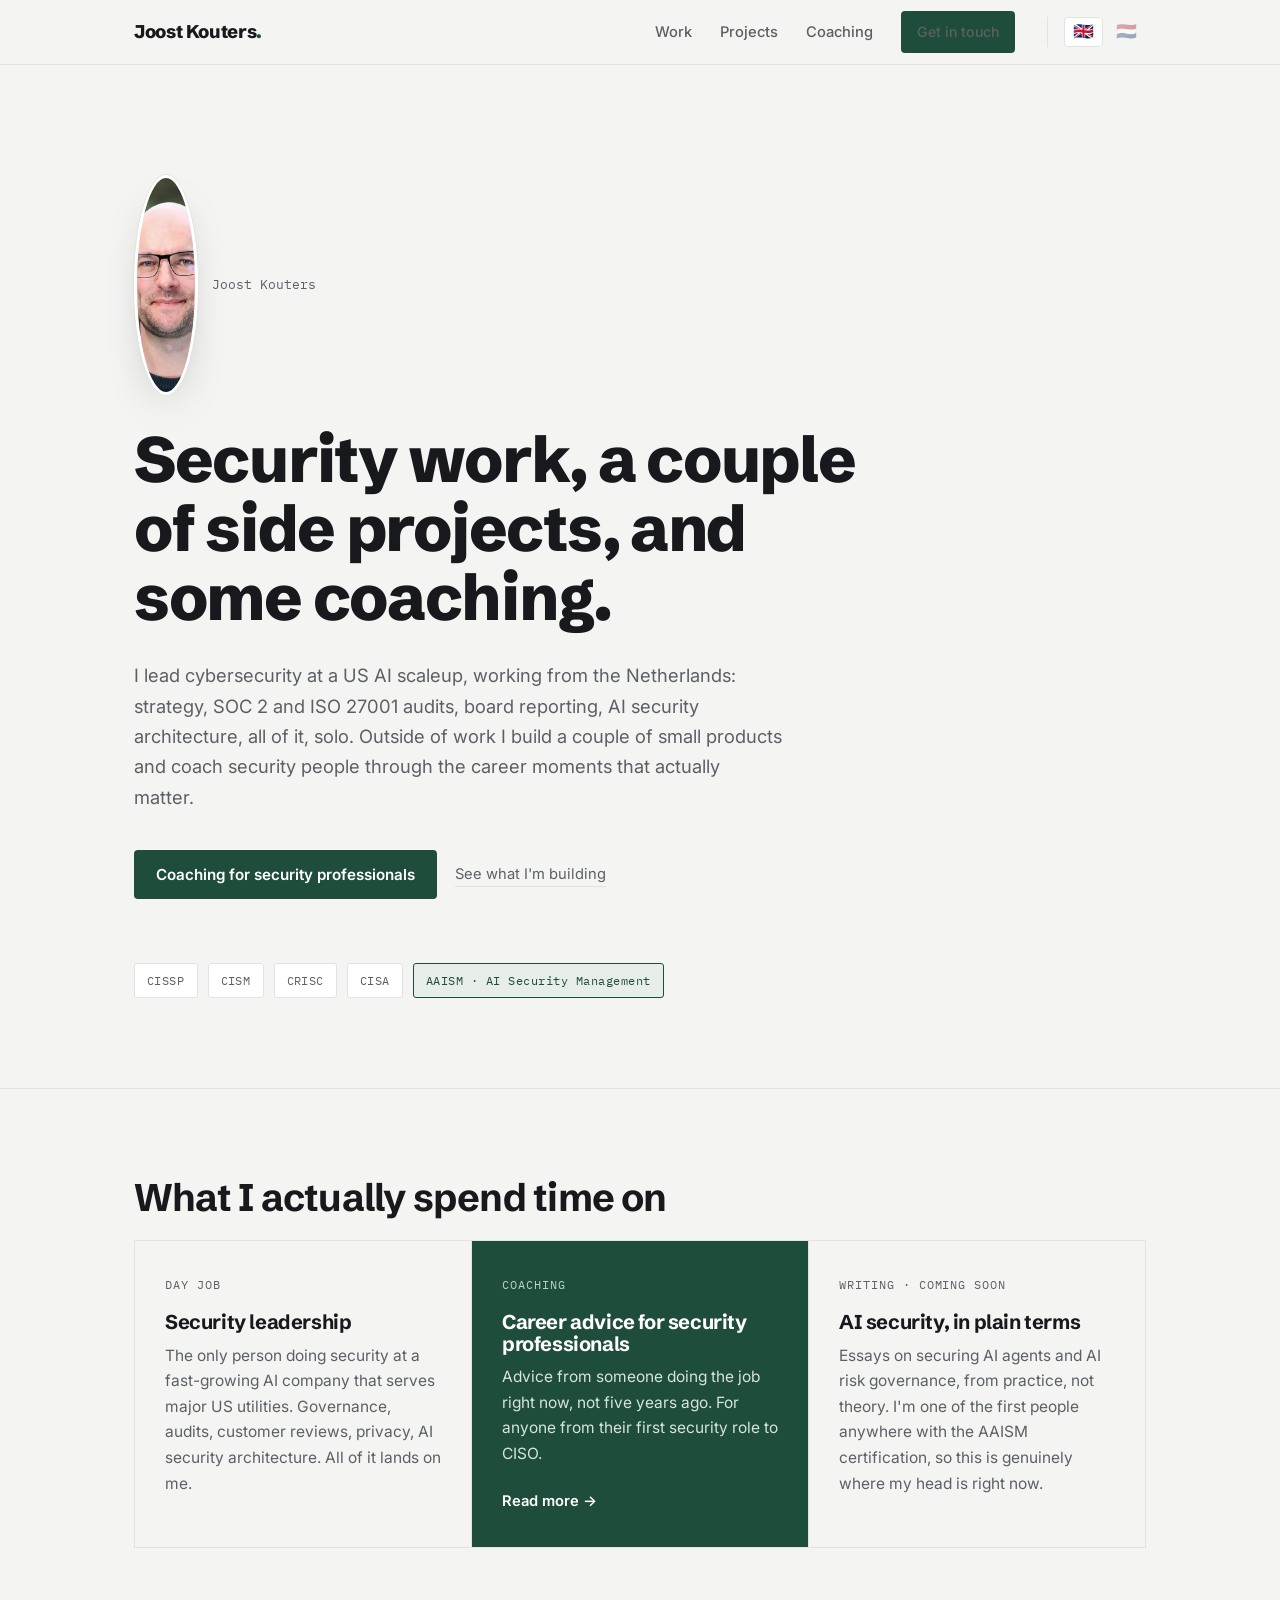
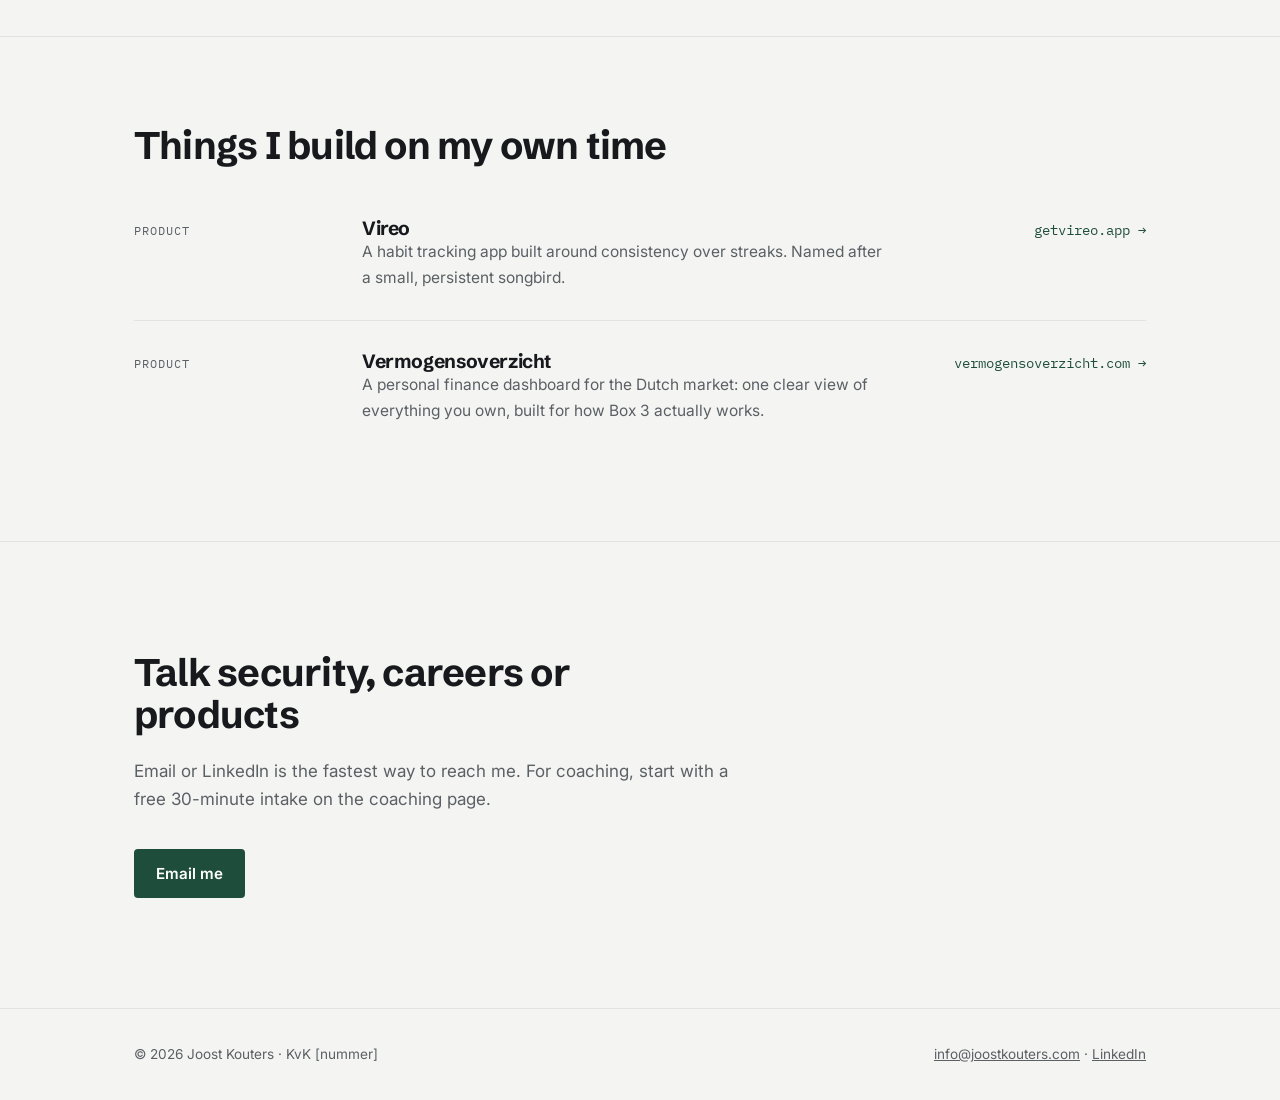
==== commit c683717b: "Add files via upload" ====
--- a/index.html
+++ b/index.html
@@ -5,9 +5,9 @@
 <meta name="viewport" content="width=device-width, initial-scale=1.0">
 <title data-en="Joost Kouters — Security leader, builder, coach" data-nl="Joost Kouters — Security leider, bouwer, coach">Joost Kouters — Security leader, builder, coach</title>
 <meta name="description"
-  data-en-content="Director of Cybersecurity at a US AI scaleup. I write about AI security, build products on the side, and coach security professionals at every career stage."
-  data-nl-content="Director of Cybersecurity bij een Amerikaanse AI-scaleup. Ik schrijf over AI security, bouw producten naast mijn werk en coach securityprofessionals in elke fase van hun carrière."
-  content="Director of Cybersecurity at a US AI scaleup. I write about AI security, build products on the side, and coach security professionals at every career stage.">
+  data-en-content="Director of Cybersecurity at a US AI scaleup. I build a couple of small products on the side, and coach security professionals through the moments that shape their careers."
+  data-nl-content="Director of Cybersecurity bij een Amerikaanse AI-scaleup. Ik bouw een paar kleine producten naast mijn werk, en coach securityprofessionals door de momenten die hun carri&egrave;re bepalen."
+  content="Director of Cybersecurity at a US AI scaleup. I build a couple of small products on the side, and coach security professionals through the moments that shape their careers.">
 <link rel="preconnect" href="https://fonts.googleapis.com">
 <link rel="preconnect" href="https://fonts.gstatic.com" crossorigin>
 <link href="https://fonts.googleapis.com/css2?family=Schibsted+Grotesk:wght@400;500;600;700;800&family=Inter:wght@400;500;600&family=IBM+Plex+Mono:wght@400;500&display=swap" rel="stylesheet">
@@ -37,13 +37,12 @@
       <img class="about-photo" src="/images/joost.jpg" alt="Portrait of Joost Kouters" width="220" height="220" loading="lazy" style="max-width:64px">
       <span class="caption">Joost Kouters</span>
     </div>
-    <p class="eyebrow" data-en="Security leadership &middot; AI security &middot; Builder" data-nl="Security leiderschap &middot; AI security &middot; Bouwer">Security leadership &middot; AI security &middot; Builder</p>
-    <h1 data-en-html="I secure an AI company by day. I build and coach with <em>the rest</em>."
-        data-nl-html="Overdag beveilig ik een AI-bedrijf. <em>De rest</em> bouw en coach ik.">I secure an AI company by day. I build and coach with <em>the rest</em>.</h1>
+    <h1 data-en="Security work, a couple of side projects, and some coaching."
+        data-nl="Securitywerk, een paar bijprojecten, en wat coaching.">Security work, a couple of side projects, and some coaching.</h1>
     <p class="lede"
-      data-en="I'm Joost Kouters, Director of Cybersecurity at a US AI scaleup, working from the Netherlands. I carry full security and privacy accountability: strategy, SOC 2 and ISO 27001 audits, board reporting and AI security architecture. Outside of that I build small products and coach security professionals through the moments that shape their careers."
-      data-nl="Ik ben Joost Kouters, Director of Cybersecurity bij een Amerikaanse AI-scaleup, werkend vanuit Nederland. Ik draag de volledige security- en privacyverantwoordelijkheid: strategie, SOC 2- en ISO 27001-audits, boardrapportage en AI-securityarchitectuur. Daarnaast bouw ik kleine producten en coach ik securityprofessionals door de momenten die hun carrière bepalen.">
-      I'm Joost Kouters, Director of Cybersecurity at a US AI scaleup, working from the Netherlands. I carry full security and privacy accountability: strategy, SOC 2 and ISO 27001 audits, board reporting and AI security architecture. Outside of that I build small products and coach security professionals through the moments that shape their careers.
+      data-en="I lead cybersecurity at a US AI scaleup, working from the Netherlands: strategy, SOC 2 and ISO 27001 audits, board reporting, AI security architecture, all of it, solo. Outside of work I build a couple of small products and coach security people through the career moments that actually matter."
+      data-nl="Ik leid cybersecurity bij een Amerikaanse AI-scaleup, werkend vanuit Nederland: strategie, SOC 2- en ISO 27001-audits, boardrapportage, AI-securityarchitectuur, alles, alleen. Naast mijn werk bouw ik een paar kleine producten en coach ik securitymensen door de carri&egrave;remomenten die er echt toe doen.">
+      I lead cybersecurity at a US AI scaleup, working from the Netherlands: strategy, SOC 2 and ISO 27001 audits, board reporting, AI security architecture, all of it, solo. Outside of work I build a couple of small products and coach security people through the career moments that actually matter.
     </p>
     <div class="hero-cta">
       <a class="btn" href="/coaching/" data-en="Coaching for security professionals" data-nl="Coaching voor securityprofessionals">Coaching for security professionals</a>
@@ -61,32 +60,31 @@
 
 <section id="work">
   <div class="wrap">
-    <p class="kicker" data-en="What I do" data-nl="Wat ik doe">What I do</p>
-    <h2 data-en="Three tracks, one theme: security work that holds up under scrutiny" data-nl="Drie sporen, &eacute;&eacute;n thema: securitywerk dat een kritische blik doorstaat">Three tracks, one theme: security work that holds up under scrutiny</h2>
+    <h2 data-en="What I actually spend time on" data-nl="Waar ik mijn tijd echt aan besteed">What I actually spend time on</h2>
     <div class="cards">
       <div class="card reveal">
         <span class="tag" data-en="Day job" data-nl="Hoofdfunctie">Day job</span>
         <h3 data-en="Security leadership" data-nl="Security leiderschap">Security leadership</h3>
-        <p data-en="Sole security leader at a fast-growing AI scaleup serving major US utilities. The full stack of accountability: governance, audits, customer security reviews, privacy and AI security architecture."
-           data-nl="Enige securityverantwoordelijke bij een snelgroeiende AI-scaleup die grote Amerikaanse nutsbedrijven bedient. De volledige stapel verantwoordelijkheid: governance, audits, klant-securityreviews, privacy en AI-securityarchitectuur.">
-           Sole security leader at a fast-growing AI scaleup serving major US utilities. The full stack of accountability: governance, audits, customer security reviews, privacy and AI security architecture.
+        <p data-en="The only person doing security at a fast-growing AI company that serves major US utilities. Governance, audits, customer reviews, privacy, AI security architecture. All of it lands on me."
+           data-nl="De enige die security doet bij een snelgroeiend AI-bedrijf dat grote Amerikaanse nutsbedrijven bedient. Governance, audits, klantreviews, privacy, AI-securityarchitectuur. Het landt allemaal bij mij.">
+           The only person doing security at a fast-growing AI company that serves major US utilities. Governance, audits, customer reviews, privacy, AI security architecture. All of it lands on me.
         </p>
       </div>
       <a class="card featured reveal" href="/coaching/">
         <span class="tag" data-en="Coaching" data-nl="Coaching">Coaching</span>
-        <h3 data-en="Career sparring for security professionals" data-nl="Sparring voor securityprofessionals">Career sparring for security professionals</h3>
-        <p data-en="Role-specific guidance from someone who's in the seat right now. For every stage: from starter to CISO, and anyone getting ahead of the AI transition."
-           data-nl="Rolgerichte begeleiding door iemand die nu zelf in de rol zit. Voor elke fase: van starter tot CISO, en iedereen die de AI-transitie voor wil zijn.">
-           Role-specific guidance from someone who's in the seat right now. For every stage: from starter to CISO, and anyone getting ahead of the AI transition.
+        <h3 data-en="Career advice for security professionals" data-nl="Carri&egrave;readvies voor securityprofessionals">Career advice for security professionals</h3>
+        <p data-en="Advice from someone doing the job right now, not five years ago. For anyone from their first security role to CISO."
+           data-nl="Advies van iemand die het werk nu doet, niet vijf jaar geleden. Voor iedereen van hun eerste securityrol tot CISO.">
+           Advice from someone doing the job right now, not five years ago. For anyone from their first security role to CISO.
         </p>
         <span class="go" data-en="Read more →" data-nl="Lees meer →">Read more &rarr;</span>
       </a>
       <div class="card reveal">
         <span class="tag" data-en="Writing &middot; coming soon" data-nl="Schrijven &middot; binnenkort">Writing &middot; coming soon</span>
         <h3 data-en="AI security, in plain terms" data-nl="AI security, in gewone taal">AI security, in plain terms</h3>
-        <p data-en="Essays on securing AI agents and governing AI risk, written from practice rather than theory. As one of the first AAISM-certified professionals worldwide, this is where my head is."
-           data-nl="Essays over het beveiligen van AI-agents en het beheersen van AI-risico, geschreven vanuit de praktijk in plaats van theorie. Als een van de eerste AAISM-gecertificeerden wereldwijd zit hier mijn aandacht.">
-           Essays on securing AI agents and governing AI risk, written from practice rather than theory. As one of the first AAISM-certified professionals worldwide, this is where my head is.
+        <p data-en="Essays on securing AI agents and AI risk governance, from practice, not theory. I'm one of the first people anywhere with the AAISM certification, so this is genuinely where my head is right now."
+           data-nl="Essays over het beveiligen van AI-agents en AI-risicogovernance, vanuit de praktijk, niet theorie. Ik ben een van de eersten wereldwijd met de AAISM-certificering, dus hier zit mijn hoofd momenteel echt.">
+           Essays on securing AI agents and AI risk governance, from practice, not theory. I'm one of the first people anywhere with the AAISM certification, so this is genuinely where my head is right now.
         </p>
       </div>
     </div>
@@ -95,7 +93,6 @@
 
 <section id="projects">
   <div class="wrap">
-    <p class="kicker" data-en="Projects" data-nl="Projecten">Projects</p>
     <h2 data-en="Things I build on my own time" data-nl="Dingen die ik bouw in mijn eigen tijd">Things I build on my own time</h2>
     <div class="projects">
       <a class="project reveal" href="https://getvireo.app" rel="noopener">
@@ -113,9 +110,9 @@
         <span class="tag" data-en="Product" data-nl="Product">Product</span>
         <div>
           <h3>Vermogensoverzicht</h3>
-          <p data-en="A personal finance dashboard for the Dutch market: one clear view of everything you own, built for Box 3 reality."
-             data-nl="Een persoonlijk financieel dashboard voor de Nederlandse markt: &eacute;&eacute;n helder overzicht van alles wat je bezit, gebouwd voor de realiteit van Box 3.">
-             A personal finance dashboard for the Dutch market: one clear view of everything you own, built for Box 3 reality.
+          <p data-en="A personal finance dashboard for the Dutch market: one clear view of everything you own, built for how Box 3 actually works."
+             data-nl="Een persoonlijk financieel dashboard voor de Nederlandse markt: &eacute;&eacute;n helder overzicht van alles wat je bezit, gebouwd voor hoe Box 3 daadwerkelijk werkt.">
+             A personal finance dashboard for the Dutch market: one clear view of everything you own, built for how Box 3 actually works.
           </p>
         </div>
         <span class="go">vermogensoverzicht.com &rarr;</span>
@@ -126,11 +123,10 @@
 
 <section class="cta" id="contact">
   <div class="wrap">
-    <p class="kicker" data-en="Contact" data-nl="Contact">Contact</p>
     <h2 data-en="Talk security, careers or products" data-nl="Praat over security, carri&egrave;re of producten">Talk security, careers or products</h2>
-    <p data-en="The fastest way to reach me is email or LinkedIn. For coaching, start with a free 30-minute intake via the coaching page."
-       data-nl="De snelste manier om me te bereiken is via e-mail of LinkedIn. Voor coaching begin je met een gratis intake van dertig minuten via de coachingpagina.">
-       The fastest way to reach me is email or LinkedIn. For coaching, start with a free 30-minute intake via the coaching page.
+    <p data-en="Email or LinkedIn is the fastest way to reach me. For coaching, start with a free 30-minute intake on the coaching page."
+       data-nl="E-mail of LinkedIn is de snelste manier om me te bereiken. Voor coaching begin je met een gratis intake van dertig minuten op de coachingpagina.">
+       Email or LinkedIn is the fastest way to reach me. For coaching, start with a free 30-minute intake on the coaching page.
     </p>
     <a class="btn" href="mailto:info@joostkouters.com" data-en="Email me" data-nl="Mail me">Email me</a>
   </div>
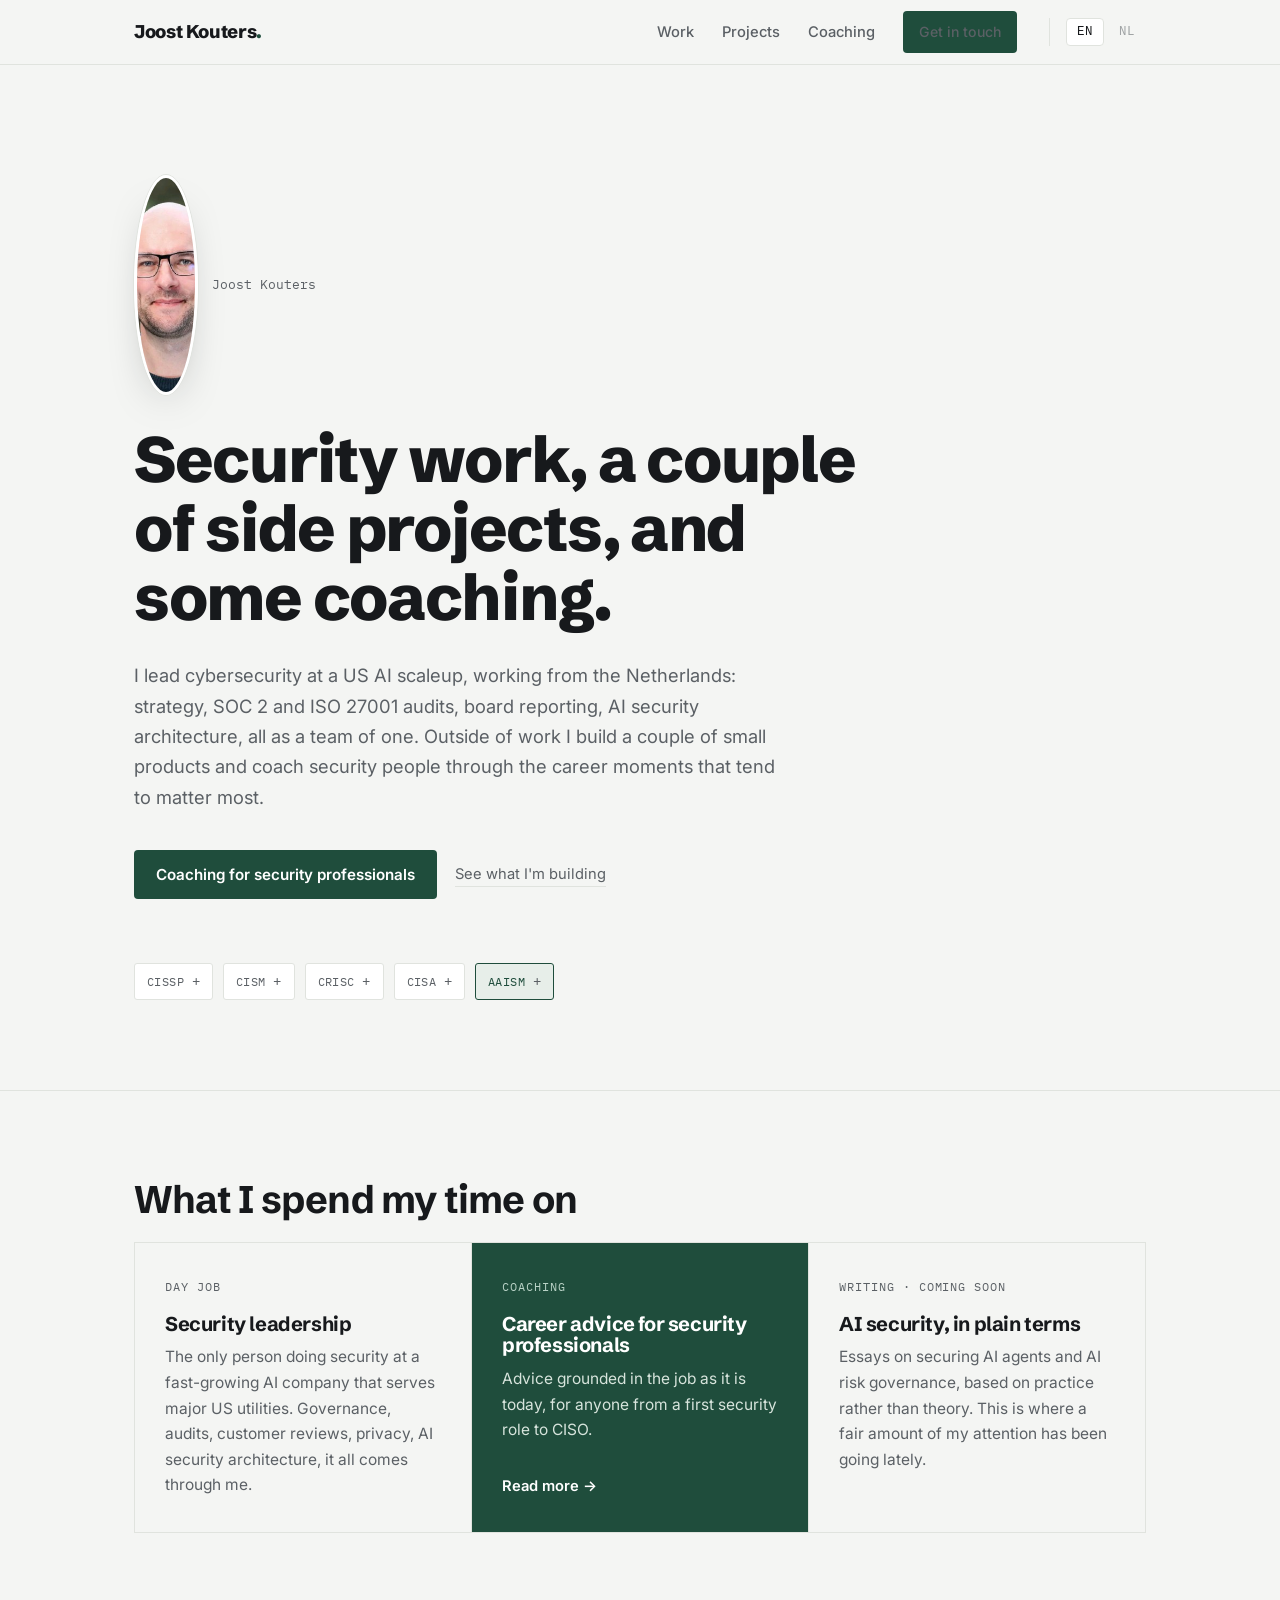
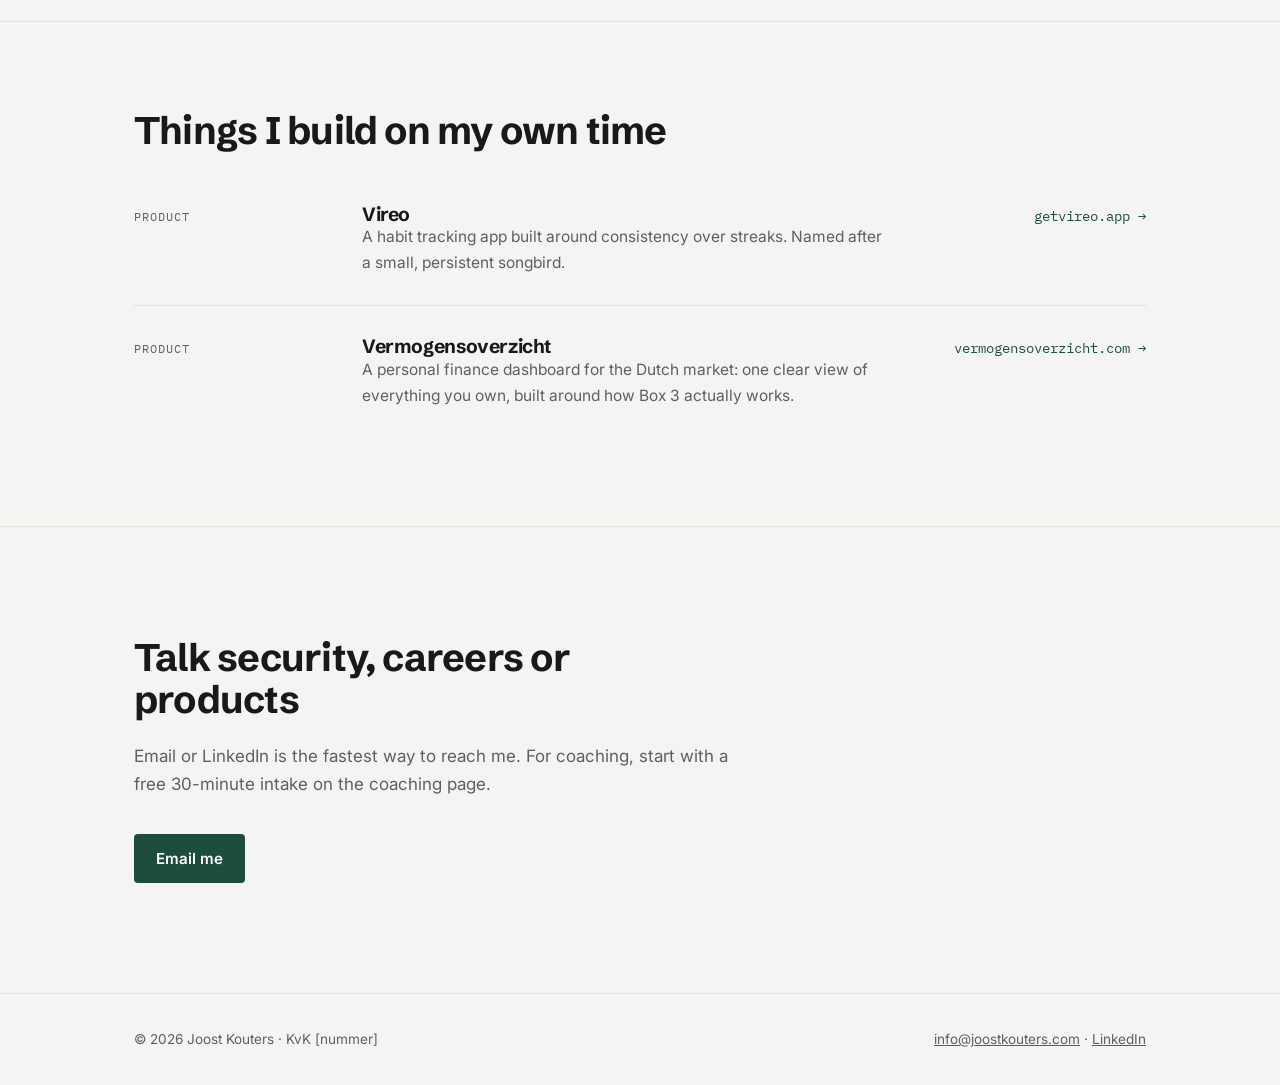
==== commit 3b88eb35: "Add files via upload" ====
--- a/index.html
+++ b/index.html
@@ -24,8 +24,8 @@
       <a href="/coaching/" data-en="Coaching" data-nl="Coaching">Coaching</a>
       <a class="btn small" href="#contact" data-en="Get in touch" data-nl="Contact">Get in touch</a>
       <div class="lang-switch" role="group" aria-label="Language">
-        <button type="button" data-set-lang="en" aria-pressed="true"><span aria-hidden="true">🇬🇧</span><span class="visually-hidden">English</span></button>
-        <button type="button" data-set-lang="nl" aria-pressed="false"><span aria-hidden="true">🇳🇱</span><span class="visually-hidden">Nederlands</span></button>
+        <button type="button" data-set-lang="en" aria-pressed="true">EN</button>
+        <button type="button" data-set-lang="nl" aria-pressed="false">NL</button>
       </div>
     </div>
   </div>
@@ -40,51 +40,81 @@
     <h1 data-en="Security work, a couple of side projects, and some coaching."
         data-nl="Securitywerk, een paar bijprojecten, en wat coaching.">Security work, a couple of side projects, and some coaching.</h1>
     <p class="lede"
-      data-en="I lead cybersecurity at a US AI scaleup, working from the Netherlands: strategy, SOC 2 and ISO 27001 audits, board reporting, AI security architecture, all of it, solo. Outside of work I build a couple of small products and coach security people through the career moments that actually matter."
-      data-nl="Ik leid cybersecurity bij een Amerikaanse AI-scaleup, werkend vanuit Nederland: strategie, SOC 2- en ISO 27001-audits, boardrapportage, AI-securityarchitectuur, alles, alleen. Naast mijn werk bouw ik een paar kleine producten en coach ik securitymensen door de carri&egrave;remomenten die er echt toe doen.">
-      I lead cybersecurity at a US AI scaleup, working from the Netherlands: strategy, SOC 2 and ISO 27001 audits, board reporting, AI security architecture, all of it, solo. Outside of work I build a couple of small products and coach security people through the career moments that actually matter.
+      data-en="I lead cybersecurity at a US AI scaleup, working from the Netherlands: strategy, SOC 2 and ISO 27001 audits, board reporting, AI security architecture, all as a team of one. Outside of work I build a couple of small products and coach security people through the career moments that tend to matter most."
+      data-nl="Ik leid cybersecurity bij een Amerikaanse AI-scaleup, werkend vanuit Nederland: strategie, SOC 2- en ISO 27001-audits, boardrapportage, AI-securityarchitectuur, allemaal als team van &eacute;&eacute;n. Naast mijn werk bouw ik een paar kleine producten en coach ik securitymensen door de carri&egrave;remomenten die er meestal het meest toe doen.">
+      I lead cybersecurity at a US AI scaleup, working from the Netherlands: strategy, SOC 2 and ISO 27001 audits, board reporting, AI security architecture, all as a team of one. Outside of work I build a couple of small products and coach security people through the career moments that tend to matter most.
     </p>
     <div class="hero-cta">
       <a class="btn" href="/coaching/" data-en="Coaching for security professionals" data-nl="Coaching voor securityprofessionals">Coaching for security professionals</a>
       <a class="quiet" href="#projects" data-en="See what I'm building" data-nl="Bekijk wat ik bouw">See what I'm building</a>
     </div>
     <div class="certs" aria-label="Certifications">
-      <span class="cert">CISSP</span>
-      <span class="cert">CISM</span>
-      <span class="cert">CRISC</span>
-      <span class="cert">CISA</span>
-      <span class="cert hl">AAISM &middot; AI Security Management</span>
+      <details class="cert-item">
+        <summary>CISSP</summary>
+        <p class="cert-desc" data-en="Certified Information Systems Security Professional. A broad, widely recognized credential covering security leadership and management."
+           data-nl="Certified Information Systems Security Professional. Een brede, breed erkende certificering op het gebied van securityleiderschap en -management.">
+           Certified Information Systems Security Professional. A broad, widely recognized credential covering security leadership and management.
+        </p>
+      </details>
+      <details class="cert-item">
+        <summary>CISM</summary>
+        <p class="cert-desc" data-en="Certified Information Security Manager. Focused on governance and running a security program, rather than hands-on technical work."
+           data-nl="Certified Information Security Manager. Gericht op governance en het runnen van een securityprogramma, in plaats van hands-on technisch werk.">
+           Certified Information Security Manager. Focused on governance and running a security program, rather than hands-on technical work.
+        </p>
+      </details>
+      <details class="cert-item">
+        <summary>CRISC</summary>
+        <p class="cert-desc" data-en="Certified in Risk and Information Systems Control. Focused on identifying and managing IT risk."
+           data-nl="Certified in Risk and Information Systems Control. Gericht op het identificeren en beheersen van IT-risico's.">
+           Certified in Risk and Information Systems Control. Focused on identifying and managing IT risk.
+        </p>
+      </details>
+      <details class="cert-item">
+        <summary>CISA</summary>
+        <p class="cert-desc" data-en="Certified Information Systems Auditor. A standard credential for IT auditing and controls."
+           data-nl="Certified Information Systems Auditor. Een standaardcertificering voor IT-auditing en -controls.">
+           Certified Information Systems Auditor. A standard credential for IT auditing and controls.
+        </p>
+      </details>
+      <details class="cert-item hl">
+        <summary>AAISM</summary>
+        <p class="cert-desc" data-en="Advanced in AI Security Management, a new ISACA certification for governing AI risk. I'm among the first people certified worldwide."
+           data-nl="Advanced in AI Security Management, een nieuwe ISACA-certificering voor het beheersen van AI-risico. Ik behoor tot de eersten wereldwijd die deze hebben gehaald.">
+           Advanced in AI Security Management, a new ISACA certification for governing AI risk. I'm among the first people certified worldwide.
+        </p>
+      </details>
     </div>
   </div>
 </header>
 
 <section id="work">
   <div class="wrap">
-    <h2 data-en="What I actually spend time on" data-nl="Waar ik mijn tijd echt aan besteed">What I actually spend time on</h2>
+    <h2 data-en="What I spend my time on" data-nl="Waar ik mijn tijd aan besteed">What I spend my time on</h2>
     <div class="cards">
       <div class="card reveal">
         <span class="tag" data-en="Day job" data-nl="Hoofdfunctie">Day job</span>
         <h3 data-en="Security leadership" data-nl="Security leiderschap">Security leadership</h3>
-        <p data-en="The only person doing security at a fast-growing AI company that serves major US utilities. Governance, audits, customer reviews, privacy, AI security architecture. All of it lands on me."
-           data-nl="De enige die security doet bij een snelgroeiend AI-bedrijf dat grote Amerikaanse nutsbedrijven bedient. Governance, audits, klantreviews, privacy, AI-securityarchitectuur. Het landt allemaal bij mij.">
-           The only person doing security at a fast-growing AI company that serves major US utilities. Governance, audits, customer reviews, privacy, AI security architecture. All of it lands on me.
+        <p data-en="The only person doing security at a fast-growing AI company that serves major US utilities. Governance, audits, customer reviews, privacy, AI security architecture, it all comes through me."
+           data-nl="De enige die security doet bij een snelgroeiend AI-bedrijf dat grote Amerikaanse nutsbedrijven bedient. Governance, audits, klantreviews, privacy, AI-securityarchitectuur, het komt allemaal langs mij.">
+           The only person doing security at a fast-growing AI company that serves major US utilities. Governance, audits, customer reviews, privacy, AI security architecture, it all comes through me.
         </p>
       </div>
       <a class="card featured reveal" href="/coaching/">
         <span class="tag" data-en="Coaching" data-nl="Coaching">Coaching</span>
         <h3 data-en="Career advice for security professionals" data-nl="Carri&egrave;readvies voor securityprofessionals">Career advice for security professionals</h3>
-        <p data-en="Advice from someone doing the job right now, not five years ago. For anyone from their first security role to CISO."
-           data-nl="Advies van iemand die het werk nu doet, niet vijf jaar geleden. Voor iedereen van hun eerste securityrol tot CISO.">
-           Advice from someone doing the job right now, not five years ago. For anyone from their first security role to CISO.
+        <p data-en="Advice grounded in the job as it is today, for anyone from a first security role to CISO."
+           data-nl="Advies gebaseerd op het vak zoals het er vandaag uitziet, voor iedereen van een eerste securityrol tot CISO.">
+           Advice grounded in the job as it is today, for anyone from a first security role to CISO.
         </p>
         <span class="go" data-en="Read more →" data-nl="Lees meer →">Read more &rarr;</span>
       </a>
       <div class="card reveal">
         <span class="tag" data-en="Writing &middot; coming soon" data-nl="Schrijven &middot; binnenkort">Writing &middot; coming soon</span>
         <h3 data-en="AI security, in plain terms" data-nl="AI security, in gewone taal">AI security, in plain terms</h3>
-        <p data-en="Essays on securing AI agents and AI risk governance, from practice, not theory. I'm one of the first people anywhere with the AAISM certification, so this is genuinely where my head is right now."
-           data-nl="Essays over het beveiligen van AI-agents en AI-risicogovernance, vanuit de praktijk, niet theorie. Ik ben een van de eersten wereldwijd met de AAISM-certificering, dus hier zit mijn hoofd momenteel echt.">
-           Essays on securing AI agents and AI risk governance, from practice, not theory. I'm one of the first people anywhere with the AAISM certification, so this is genuinely where my head is right now.
+        <p data-en="Essays on securing AI agents and AI risk governance, based on practice rather than theory. This is where a fair amount of my attention has been going lately."
+           data-nl="Essays over het beveiligen van AI-agents en AI-risicogovernance, gebaseerd op de praktijk in plaats van theorie. Hier gaat momenteel een flink deel van mijn aandacht naartoe.">
+           Essays on securing AI agents and AI risk governance, based on practice rather than theory. This is where a fair amount of my attention has been going lately.
         </p>
       </div>
     </div>
@@ -110,9 +140,9 @@
         <span class="tag" data-en="Product" data-nl="Product">Product</span>
         <div>
           <h3>Vermogensoverzicht</h3>
-          <p data-en="A personal finance dashboard for the Dutch market: one clear view of everything you own, built for how Box 3 actually works."
-             data-nl="Een persoonlijk financieel dashboard voor de Nederlandse markt: &eacute;&eacute;n helder overzicht van alles wat je bezit, gebouwd voor hoe Box 3 daadwerkelijk werkt.">
-             A personal finance dashboard for the Dutch market: one clear view of everything you own, built for how Box 3 actually works.
+          <p data-en="A personal finance dashboard for the Dutch market: one clear view of everything you own, built around how Box 3 actually works."
+             data-nl="Een persoonlijk financieel dashboard voor de Nederlandse markt: &eacute;&eacute;n helder overzicht van alles wat je bezit, gebouwd rond hoe Box 3 daadwerkelijk werkt.">
+             A personal finance dashboard for the Dutch market: one clear view of everything you own, built around how Box 3 actually works.
           </p>
         </div>
         <span class="go">vermogensoverzicht.com &rarr;</span>
--- a/style.css
+++ b/style.css
@@ -48,15 +48,38 @@
 .lang-switch{display:flex;gap:4px;margin-left:4px;padding-left:16px;border-left:1px solid var(--line)}
 @media(max-width:720px){.lang-switch{border-left:none;padding-left:0}}
 .lang-switch button{
-  background:none;border:1px solid transparent;border-radius:4px;
-  font-size:1.05rem;line-height:1;padding:6px 8px;cursor:pointer;
-  opacity:.4;transition:opacity .15s ease, border-color .15s ease, background .15s ease;
-}
-.lang-switch button:hover{opacity:.75}
-.lang-switch button[aria-pressed="true"]{opacity:1;border-color:var(--line);background:#fff}
+  font-family:'IBM Plex Mono',monospace;font-size:.78rem;letter-spacing:.04em;font-weight:500;
+  background:none;border:1px solid transparent;border-radius:4px;color:var(--muted);
+  line-height:1;padding:7px 10px;cursor:pointer;
+  opacity:.55;transition:opacity .15s ease, border-color .15s ease, background .15s ease, color .15s ease;
+}
+.lang-switch button:hover{opacity:.9}
+.lang-switch button[aria-pressed="true"]{opacity:1;border-color:var(--line);background:#fff;color:var(--ink)}
 .visually-hidden{
   position:absolute;width:1px;height:1px;padding:0;margin:-1px;overflow:hidden;
   clip:rect(0,0,0,0);white-space:nowrap;border:0;
+}
+
+/* ---------- certifications (expandable) ---------- */
+.cert-item{
+  border:1px solid var(--line);border-radius:3px;background:#fff;
+  transition:border-color .15s ease, background .15s ease;
+}
+.cert-item[open]{background:var(--spruce-soft);border-color:var(--spruce)}
+.cert-item summary{
+  font-family:'IBM Plex Mono',monospace;font-size:.78rem;letter-spacing:.04em;
+  padding:6px 12px;color:var(--muted);cursor:pointer;list-style:none;
+  display:flex;align-items:center;gap:7px;user-select:none;
+}
+.cert-item summary::-webkit-details-marker{display:none}
+.cert-item summary::after{content:"+";color:var(--muted);font-size:.85rem}
+.cert-item[open] summary::after{content:"\2212"}
+.cert-item[open] summary{color:var(--spruce)}
+.cert-item.hl{border-color:var(--spruce);background:var(--spruce-soft)}
+.cert-item.hl summary{color:var(--spruce)}
+.cert-item .cert-desc{
+  padding:0 12px 12px;font-size:.85rem;line-height:1.55;color:var(--muted);
+  max-width:260px;font-family:'Inter',sans-serif;letter-spacing:normal;
 }
 
 /* ---------- hero ---------- */
